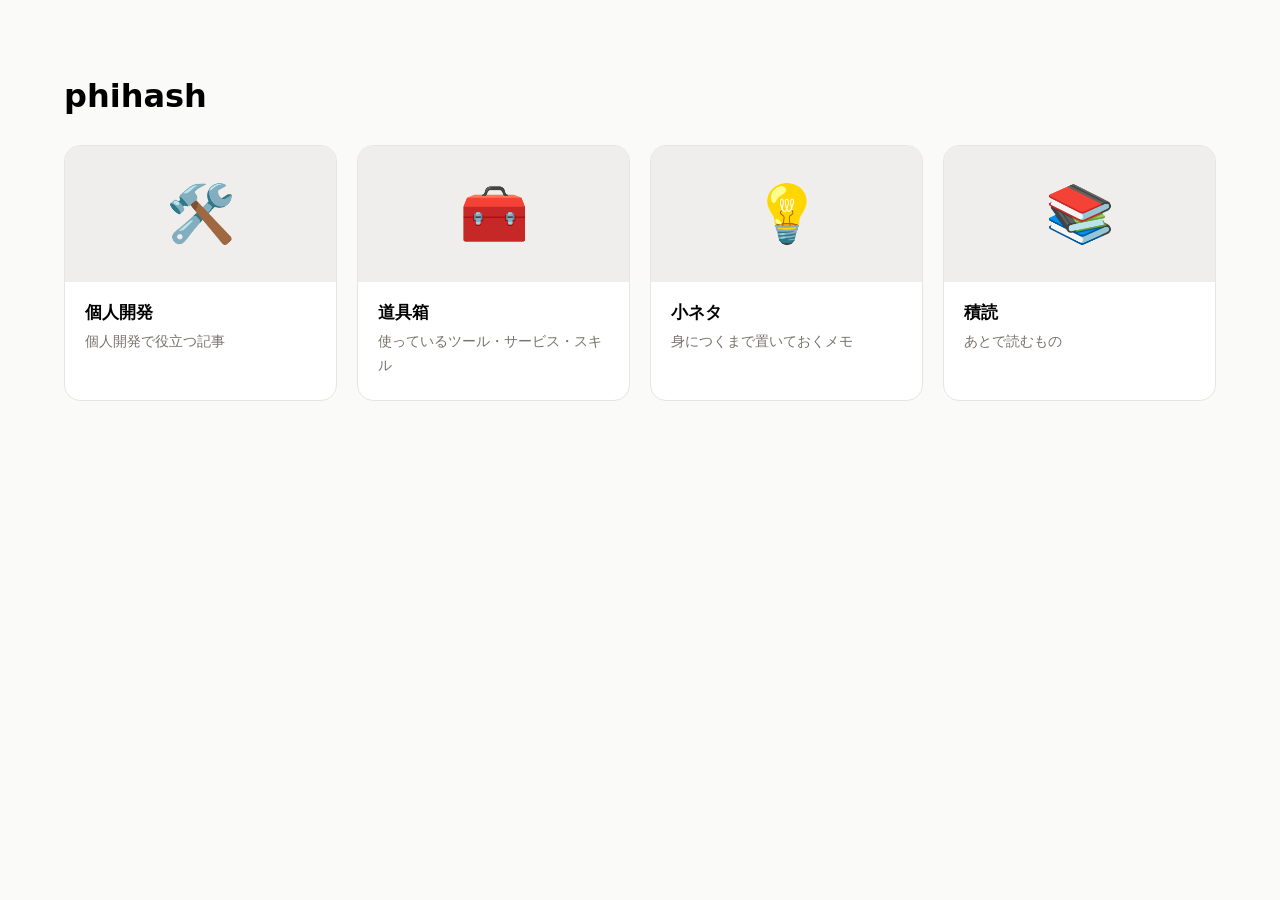
==== index.html @ ad0c7d79 "更新" ====
<!doctype html>
<html lang="ja">
  <head>
    <meta charset="utf-8" />
    <meta name="viewport" content="width=device-width, initial-scale=1" />
    <title>phihash</title>
    <style>
      body {
        max-width: 72rem;
        margin: 0 auto;
        padding: 3rem 1.25rem;
        font-family: system-ui, sans-serif;
        line-height: 1.7;
        color-scheme: light dark;
        background: light-dark(#fafaf9, #111);
      }
      .cards {
        display: grid;
        grid-template-columns: repeat(auto-fill, minmax(16rem, 1fr));
        gap: 1.25rem;
        padding: 0;
        list-style: none;
      }
      .card {
        display: block;
        height: 100%;
        overflow: hidden;
        border: 1px solid light-dark(#e7e5e4, #2a2a2a);
        border-radius: 1rem;
        background: light-dark(#fff, #1a1a1a);
        color: inherit;
        text-decoration: none;
      }
      .thumb {
        display: grid;
        place-items: center;
        aspect-ratio: 2 / 1;
        background: light-dark(#f0eeec, #242424);
        font-size: 3.5rem;
      }
      .body {
        padding: 1rem 1.25rem 1.25rem;
      }
      .body h2 {
        margin: 0 0 0.25rem;
        font-size: 1.05rem;
      }
      .body p {
        margin: 0;
        font-size: 0.875rem;
        color: light-dark(#78716c, #a8a29e);
      }
    </style>
  </head>
  <body>
    <h1>phihash</h1>
    <ul class="cards">
      <li>
        <a class="card" href="dev.html">
          <div class="thumb">🛠️</div>
          <div class="body">
            <h2>個人開発</h2>
            <p>個人開発で役立つ記事</p>
          </div>
        </a>
      </li>
      <li>
        <a class="card" href="stack.html">
          <div class="thumb">🧰</div>
          <div class="body">
            <h2>道具箱</h2>
            <p>使っているツール・サービス・スキル</p>
          </div>
        </a>
      </li>
      <li>
        <a class="card" href="tips.html">
          <div class="thumb">💡</div>
          <div class="body">
            <h2>小ネタ</h2>
            <p>身につくまで置いておくメモ</p>
          </div>
        </a>
      </li>
      <li>
        <a class="card" href="tsundoku.html">
          <div class="thumb">📚</div>
          <div class="body">
            <h2>積読</h2>
            <p>あとで読むもの</p>
          </div>
        </a>
      </li>
    </ul>
  </body>
</html>
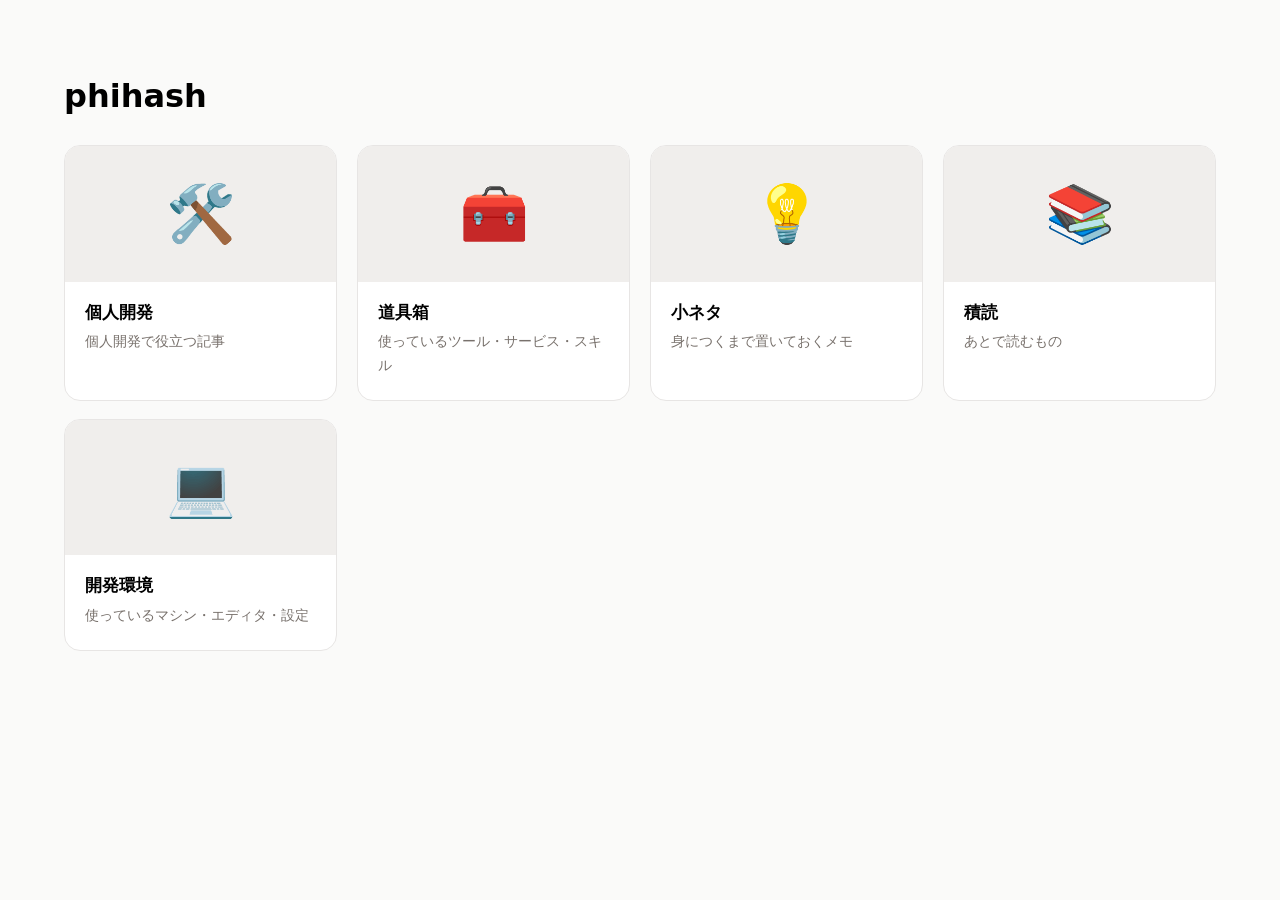
==== commit 39aaf819: "更新" ====
--- a/index.html
+++ b/index.html
@@ -91,6 +91,15 @@
           </div>
         </a>
       </li>
+      <li>
+        <a class="card" href="devenv.html">
+          <div class="thumb">💻</div>
+          <div class="body">
+            <h2>開発環境</h2>
+            <p>使っているマシン・エディタ・設定</p>
+          </div>
+        </a>
+      </li>
     </ul>
   </body>
 </html>
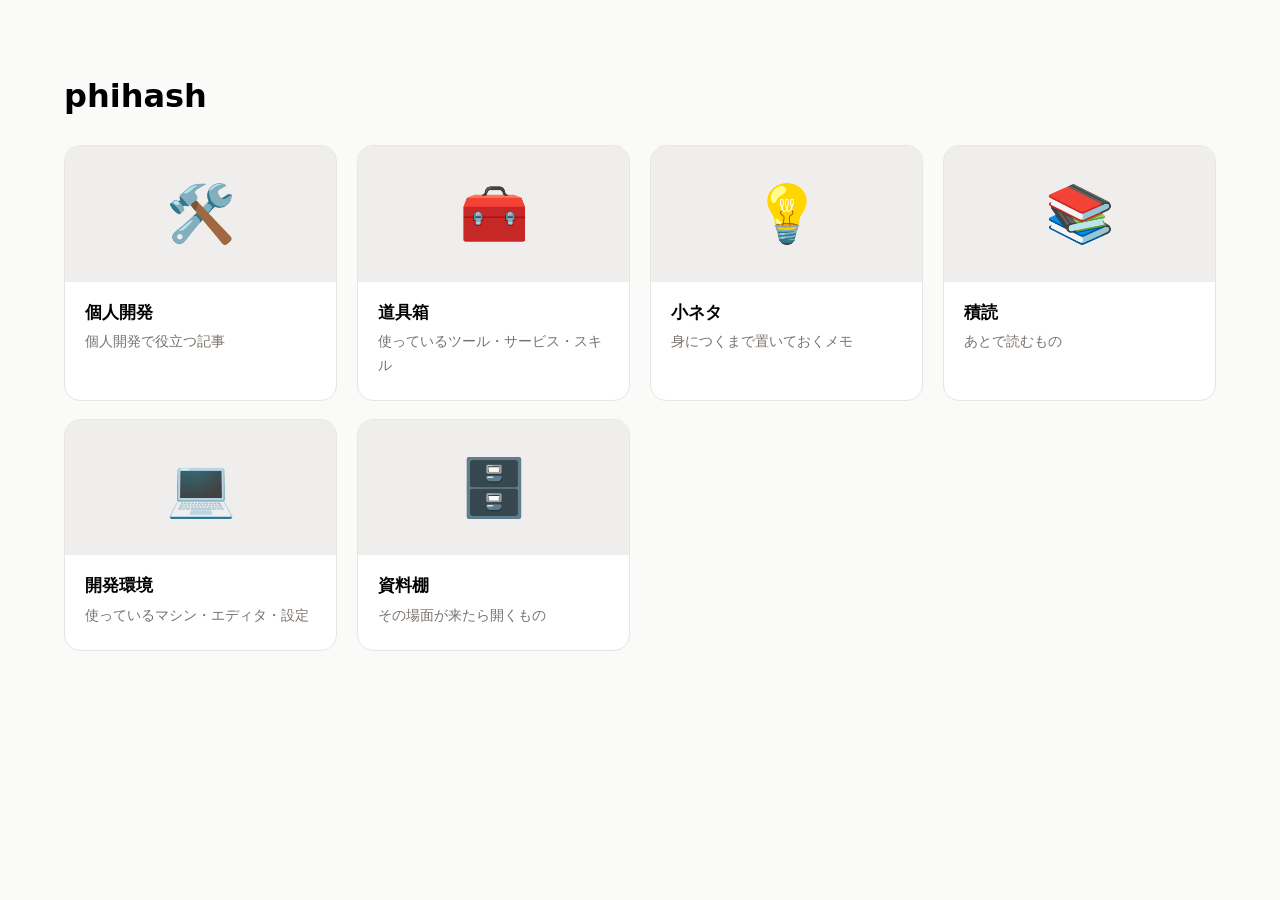
==== commit a41d3a6e: "更新" ====
--- a/index.html
+++ b/index.html
@@ -5,13 +5,15 @@
     <meta name="viewport" content="width=device-width, initial-scale=1" />
     <title>phihash</title>
     <style>
+      :root {
+        color-scheme: light dark;
+      }
       body {
         max-width: 72rem;
         margin: 0 auto;
         padding: 3rem 1.25rem;
         font-family: system-ui, sans-serif;
         line-height: 1.7;
-        color-scheme: light dark;
         background: light-dark(#fafaf9, #111);
       }
       .cards {
@@ -100,6 +102,15 @@
           </div>
         </a>
       </li>
+      <li>
+        <a class="card" href="shelf.html">
+          <div class="thumb">🗄️</div>
+          <div class="body">
+            <h2>資料棚</h2>
+            <p>その場面が来たら開くもの</p>
+          </div>
+        </a>
+      </li>
     </ul>
   </body>
 </html>
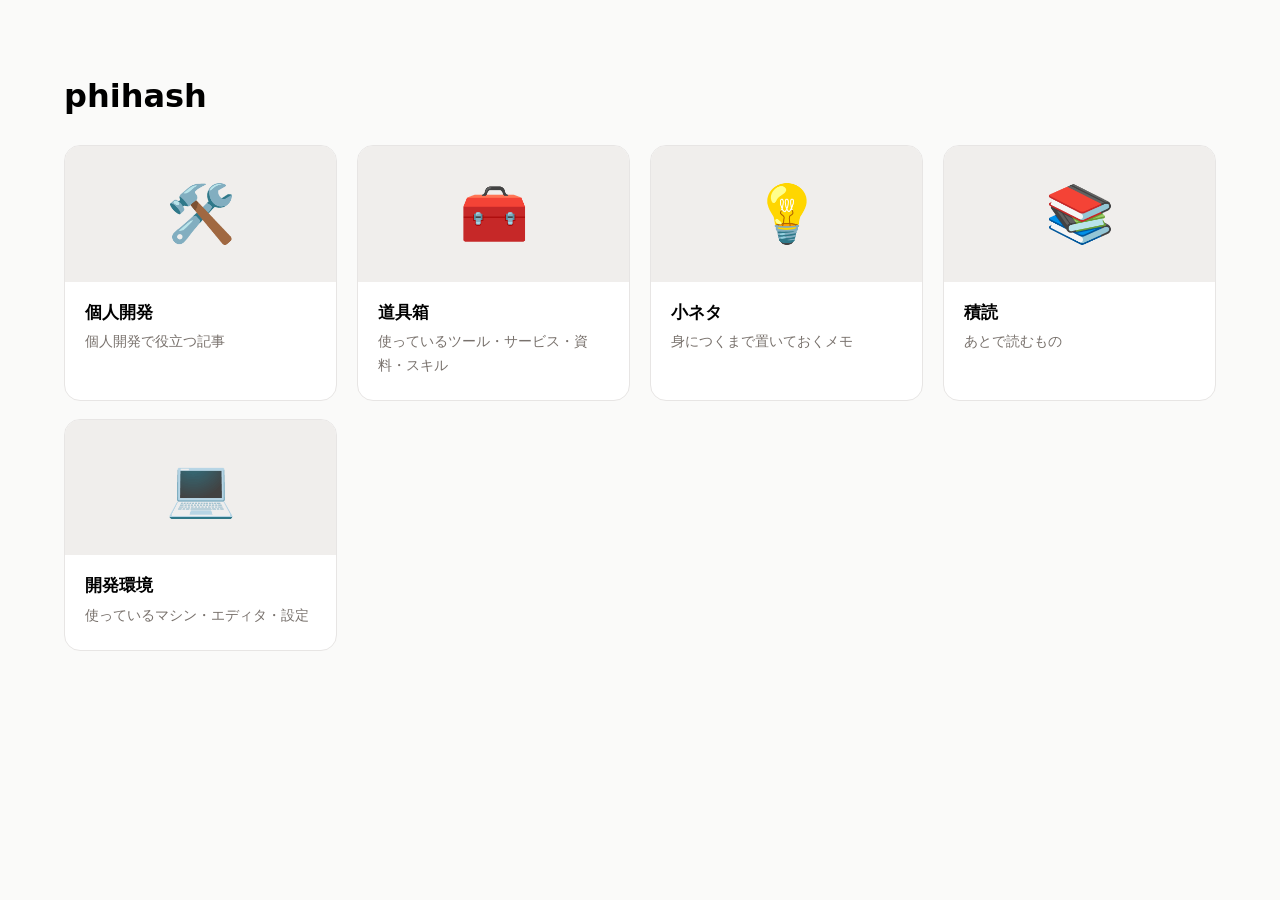
==== commit 43ac6fd4: "更新" ====
--- a/index.html
+++ b/index.html
@@ -71,7 +71,7 @@
           <div class="thumb">🧰</div>
           <div class="body">
             <h2>道具箱</h2>
-            <p>使っているツール・サービス・スキル</p>
+            <p>使っているツール・サービス・資料・スキル</p>
           </div>
         </a>
       </li>
@@ -102,15 +102,6 @@
           </div>
         </a>
       </li>
-      <li>
-        <a class="card" href="shelf.html">
-          <div class="thumb">🗄️</div>
-          <div class="body">
-            <h2>資料棚</h2>
-            <p>その場面が来たら開くもの</p>
-          </div>
-        </a>
-      </li>
     </ul>
   </body>
 </html>
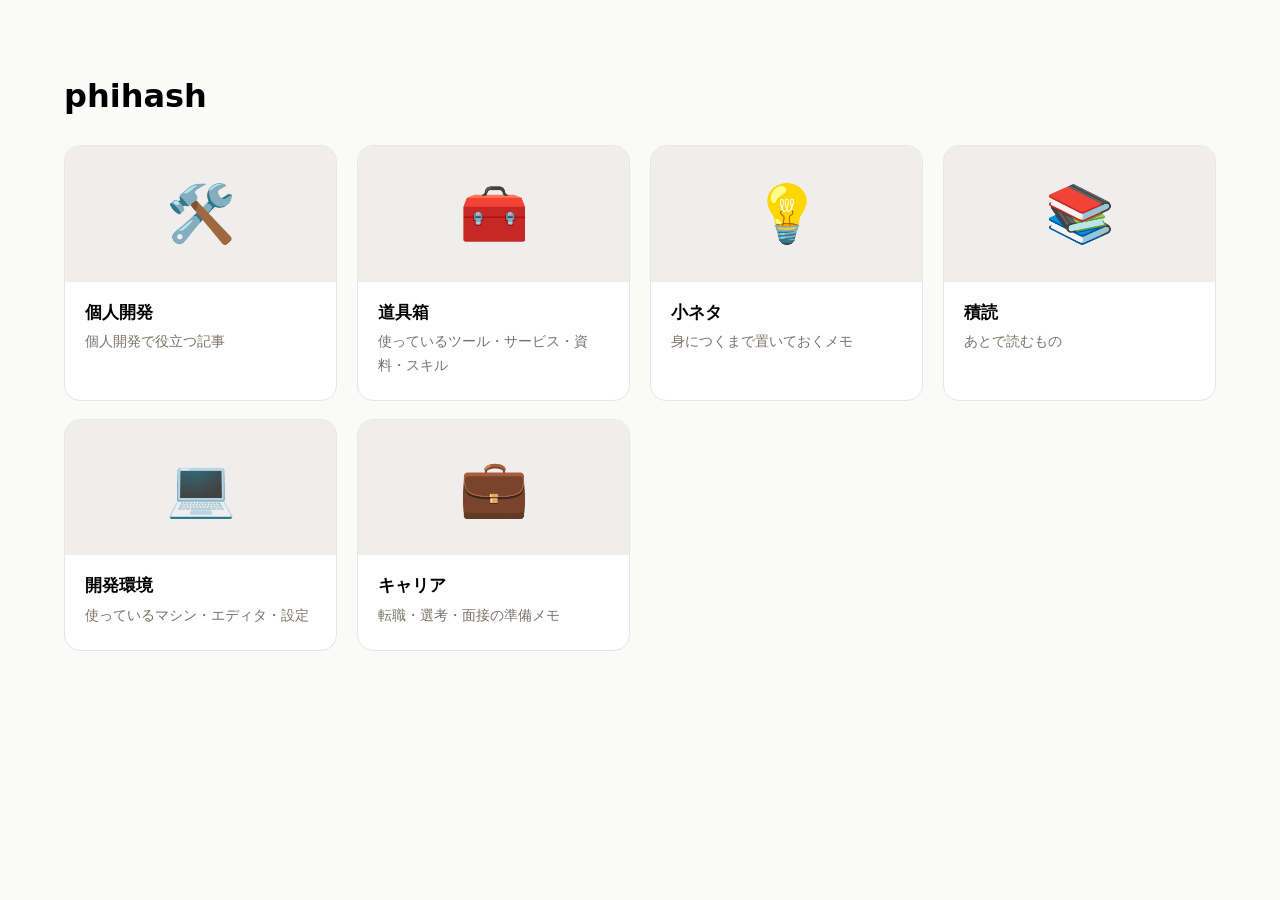
==== commit 47bdd102: "更新" ====
--- a/index.html
+++ b/index.html
@@ -102,6 +102,15 @@
           </div>
         </a>
       </li>
+      <li>
+        <a class="card" href="career.html">
+          <div class="thumb">💼</div>
+          <div class="body">
+            <h2>キャリア</h2>
+            <p>転職・選考・面接の準備メモ</p>
+          </div>
+        </a>
+      </li>
     </ul>
   </body>
 </html>
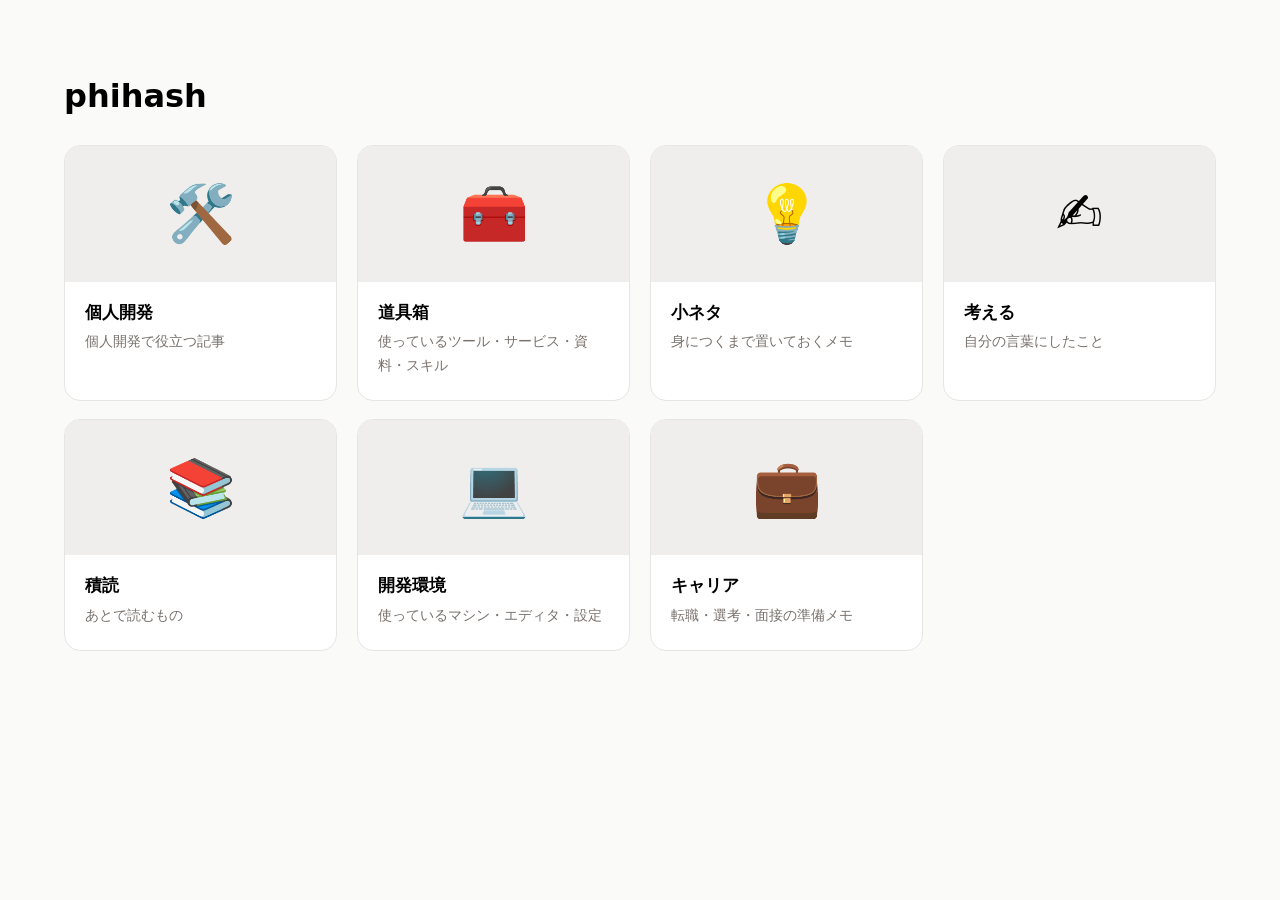
==== commit d7f7cdc5: "wip" ====
--- a/index.html
+++ b/index.html
@@ -85,6 +85,15 @@
         </a>
       </li>
       <li>
+        <a class="card" href="think.html">
+          <div class="thumb">✍️</div>
+          <div class="body">
+            <h2>考える</h2>
+            <p>自分の言葉にしたこと</p>
+          </div>
+        </a>
+      </li>
+      <li>
         <a class="card" href="tsundoku.html">
           <div class="thumb">📚</div>
           <div class="body">
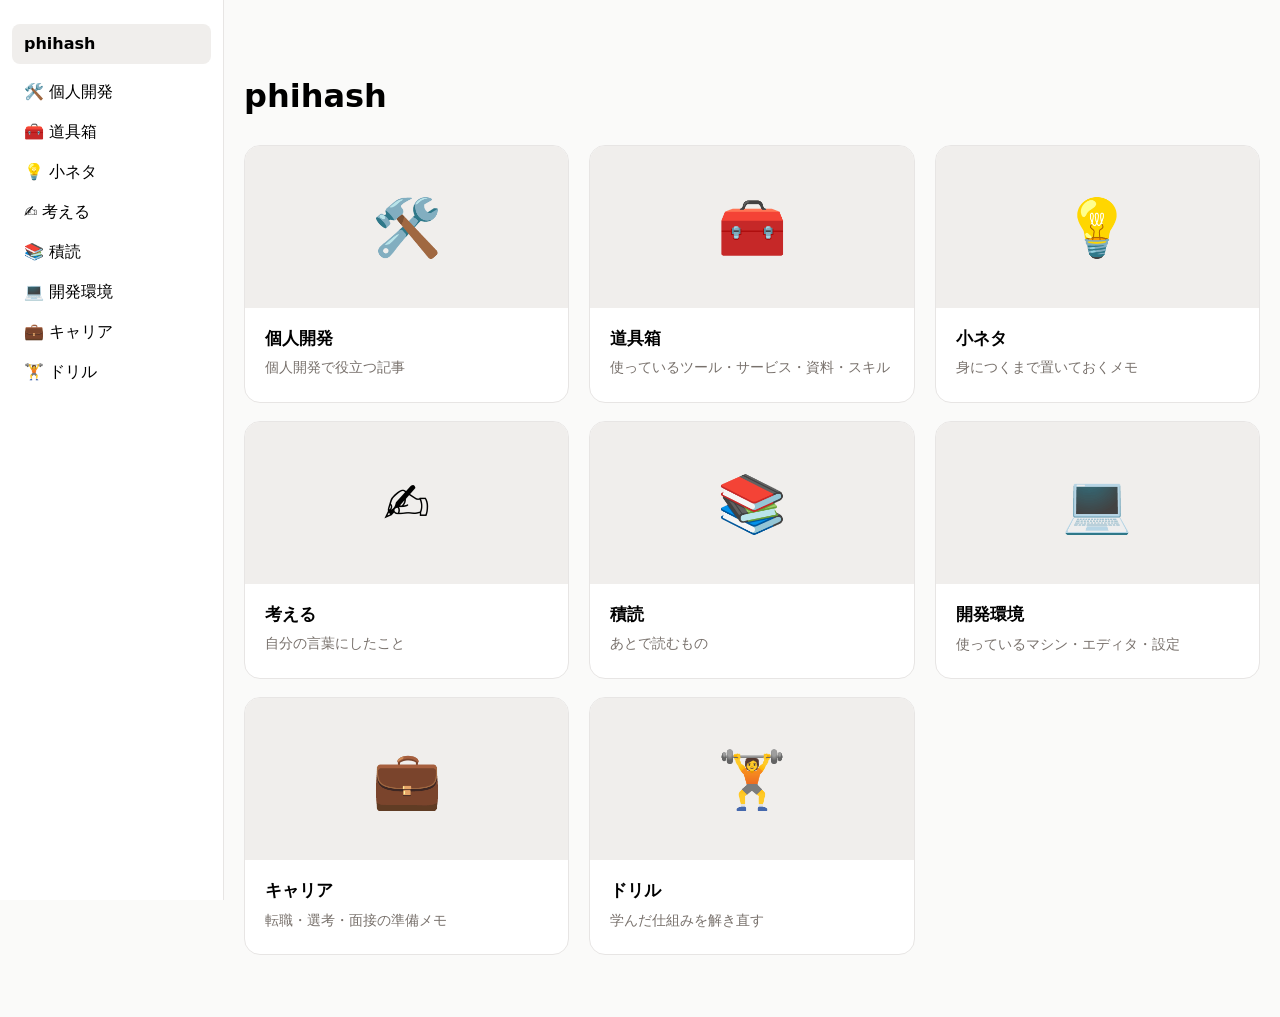
==== commit 984108c0: "カラー" ====
--- a/index.html
+++ b/index.html
@@ -4,6 +4,7 @@
     <meta charset="utf-8" />
     <meta name="viewport" content="width=device-width, initial-scale=1" />
     <title>phihash</title>
+    <link rel="stylesheet" href="nav.css" />
     <style>
       :root {
         color-scheme: light dark;
@@ -55,6 +56,20 @@
     </style>
   </head>
   <body>
+    <input type="checkbox" id="nav" class="nav-toggle" />
+    <label for="nav" class="nav-open" aria-label="メニュー">☰</label>
+    <label for="nav" class="nav-backdrop"></label>
+    <nav class="drawer">
+      <a class="home" href="index.html" aria-current="page">phihash</a>
+      <a href="dev.html">🛠️ 個人開発</a>
+      <a href="stack.html">🧰 道具箱</a>
+      <a href="tips.html">💡 小ネタ</a>
+      <a href="think.html">✍️ 考える</a>
+      <a href="tsundoku.html">📚 積読</a>
+      <a href="devenv.html">💻 開発環境</a>
+      <a href="career.html">💼 キャリア</a>
+      <a href="drill.html">🏋️ ドリル</a>
+    </nav>
     <h1>phihash</h1>
     <ul class="cards">
       <li>
@@ -120,6 +135,15 @@
           </div>
         </a>
       </li>
+      <li>
+        <a class="card" href="drill.html">
+          <div class="thumb">🏋️</div>
+          <div class="body">
+            <h2>ドリル</h2>
+            <p>学んだ仕組みを解き直す</p>
+          </div>
+        </a>
+      </li>
     </ul>
   </body>
 </html>
--- a/nav.css
+++ b/nav.css
@@ -0,0 +1,83 @@
+.drawer {
+  position: fixed;
+  inset: 0 auto 0 0;
+  z-index: 20;
+  width: 14rem;
+  overflow-y: auto;
+  padding: 1.5rem 0.75rem;
+  border-right: 1px solid light-dark(#e7e5e4, #2a2a2a);
+  background: light-dark(#fff, #1a1a1a);
+  font-family: system-ui, sans-serif;
+  line-height: 1.7;
+  box-sizing: border-box;
+}
+.drawer a {
+  display: block;
+  padding: 0.4rem 0.75rem;
+  border-radius: 0.5rem;
+  color: inherit;
+  text-decoration: none;
+}
+.drawer a:hover {
+  background: light-dark(#f0eeec, #242424);
+}
+.drawer a[aria-current="page"] {
+  background: light-dark(#f0eeec, #242424);
+  font-weight: 600;
+}
+.drawer .home {
+  margin-bottom: 0.5rem;
+  font-weight: 700;
+}
+.nav-toggle {
+  position: absolute;
+  opacity: 0;
+  pointer-events: none;
+}
+.nav-open,
+.nav-backdrop {
+  display: none;
+}
+
+/* PC: 常に左に出しておく */
+@media (min-width: 64rem) {
+  html {
+    padding-left: 14rem;
+  }
+}
+
+/* スマホ・タブレット: ☰ で開くドロワー */
+@media (max-width: 63.99rem) {
+  .drawer {
+    transform: translateX(-100%);
+    transition: transform 0.2s;
+  }
+  .nav-open {
+    display: grid;
+    place-items: center;
+    position: fixed;
+    top: 0.5rem;
+    left: 0.5rem;
+    z-index: 10;
+    width: 2.5rem;
+    height: 2.5rem;
+    border: 1px solid light-dark(#e7e5e4, #2a2a2a);
+    border-radius: 0.5rem;
+    background: light-dark(#fff, #1a1a1a);
+    font-size: 1.25rem;
+    cursor: pointer;
+  }
+  .nav-toggle:focus-visible + .nav-open {
+    outline: 2px solid Highlight;
+  }
+  .nav-toggle:checked ~ .drawer {
+    transform: none;
+  }
+  .nav-toggle:checked ~ .nav-backdrop {
+    display: block;
+    position: fixed;
+    inset: 0;
+    z-index: 15;
+    background: rgb(0 0 0 / 0.4);
+  }
+}
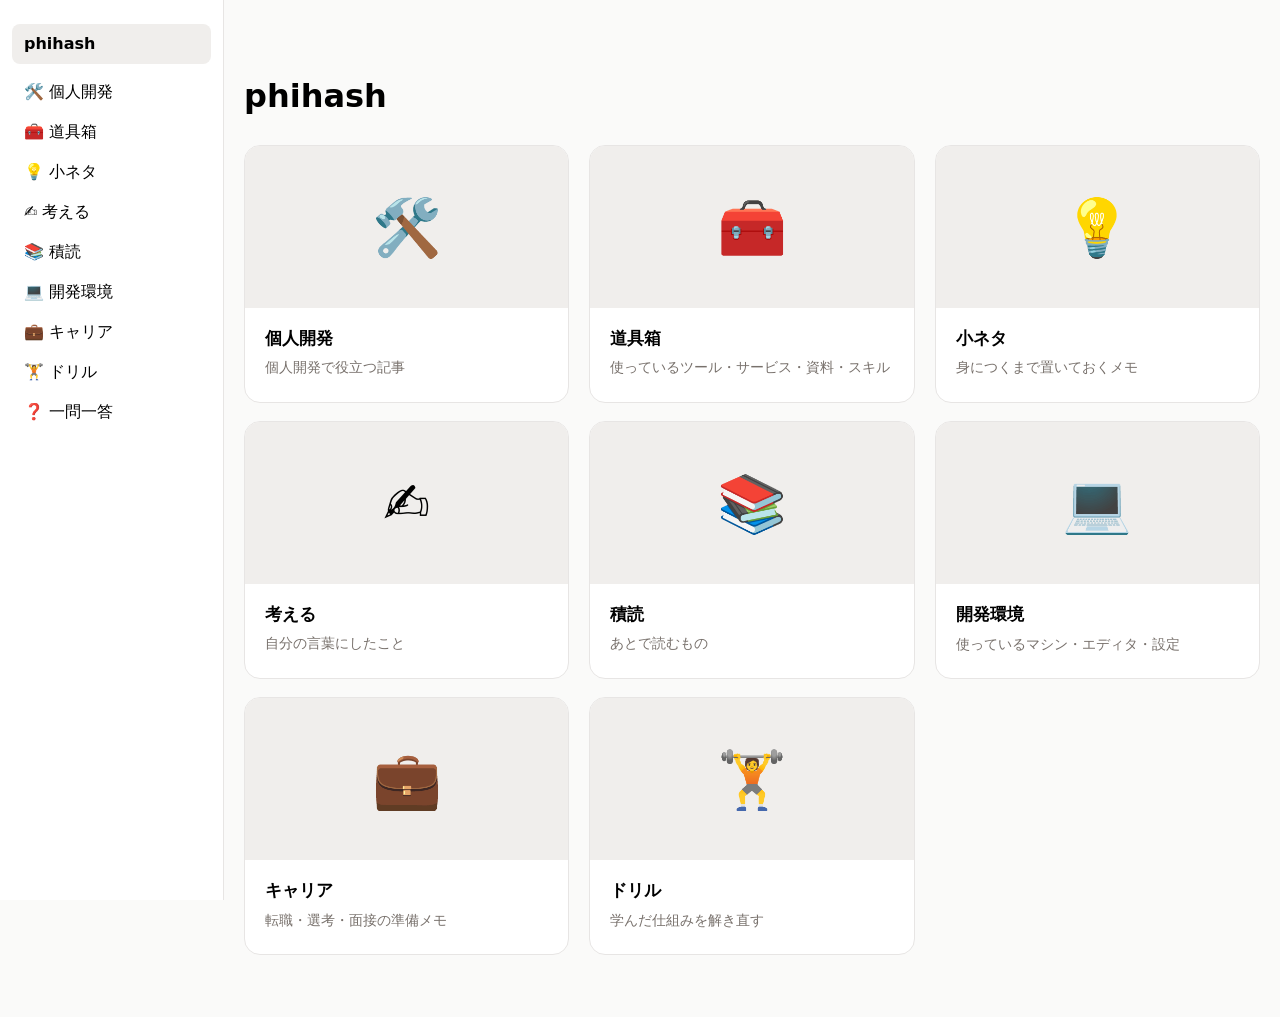
==== commit 3e9e83cc: "wip" ====
--- a/index.html
+++ b/index.html
@@ -69,6 +69,7 @@
       <a href="devenv.html">💻 開発環境</a>
       <a href="career.html">💼 キャリア</a>
       <a href="drill.html">🏋️ ドリル</a>
+      <a href="qa.html">❓ 一問一答</a>
     </nav>
     <h1>phihash</h1>
     <ul class="cards">
